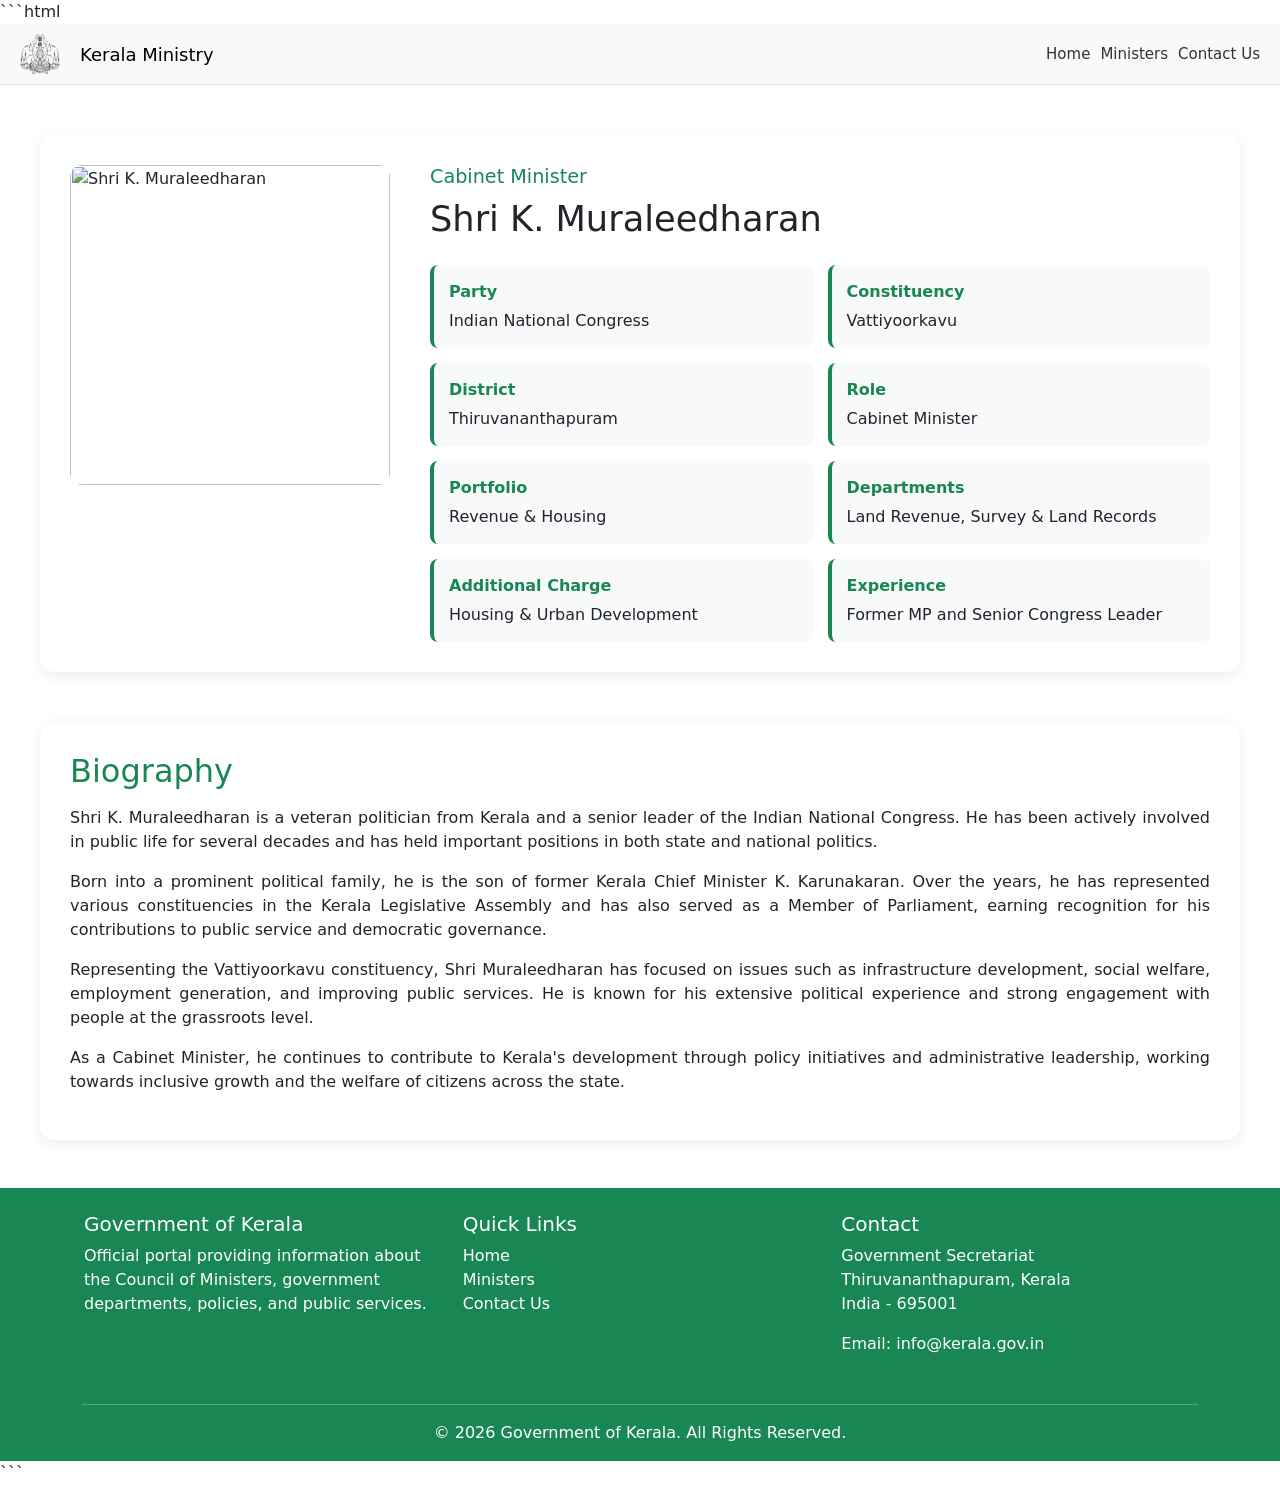
==== kmuraleedharan.html @ b5786547 "first commit" ====
```html
<!DOCTYPE html>
<html lang="en">
<head>
    <meta charset="UTF-8">
    <meta name="viewport" content="width=device-width, initial-scale=1.0">
    <title>K. Muraleedharan | Kerala Ministry</title>

    <link rel="stylesheet" href="style.css">

    <link href="https://cdn.jsdelivr.net/npm/bootstrap@5.3.8/dist/css/bootstrap.min.css"
          rel="stylesheet"
          integrity="sha384-sRIl4kxILFvY47J16cr9ZwB07vP4J8+LH7qKQnuqkuIAvNWLzeN8tE5YBujZqJLB"
          crossorigin="anonymous">
</head>

<body>

    <!-- Navbar -->
    <nav class="navbar-container">
        <div>
            <img src="govt-logo.png" alt="Kerala Logo" class="logo">
            <a href="#">Kerala Ministry</a>
        </div>

        <div class="nav-links">
            <a href="index.html">Home</a>
            <a href="ministers.html">Ministers</a>
            <a href="contact.html">Contact Us</a>
        </div>
    </nav>

    <!-- Minister Profile -->
    <section class="minister-section">

        <img src="http://www.niyamasabha.org/pics/16kla%20ministers%20pics/Muraleedharan.jpg"
             alt="Shri K. Muraleedharan">

        <div class="minister-details">

            <h2>Cabinet Minister</h2>
            <h1>Shri K. Muraleedharan</h1>

            <div class="info-grid">

                <div class="info-item">
                    <span class="label">Party</span>
                    <span>Indian National Congress</span>
                </div>

                <div class="info-item">
                    <span class="label">Constituency</span>
                    <span>Vattiyoorkavu</span>
                </div>

                <div class="info-item">
                    <span class="label">District</span>
                    <span>Thiruvananthapuram</span>
                </div>

                <div class="info-item">
                    <span class="label">Role</span>
                    <span>Cabinet Minister</span>
                </div>
                <div class="info-item">
                    <span class="label">Portfolio</span>
                    <span>Revenue & Housing</span>
                </div>

                <div class="info-item">
                    <span class="label">Departments</span>
                    <span>Land Revenue, Survey & Land Records</span>
                </div>

                <div class="info-item">
                    <span class="label">Additional Charge</span>
                    <span>Housing & Urban Development</span>
                </div>

                <div class="info-item">
                    <span class="label">Experience</span>
                    <span>Former MP and Senior Congress Leader</span>
                </div>

            </div>

        </div>

    </section>

    <!-- Biography -->
    <section class="biography">
        <h2>Biography</h2>

        <p>
            Shri K. Muraleedharan is a veteran politician from Kerala and a
            senior leader of the Indian National Congress. He has been actively
            involved in public life for several decades and has held important
            positions in both state and national politics.
        </p>

        <p>
            Born into a prominent political family, he is the son of former
            Kerala Chief Minister K. Karunakaran. Over the years, he has
            represented various constituencies in the Kerala Legislative
            Assembly and has also served as a Member of Parliament, earning
            recognition for his contributions to public service and democratic
            governance.
        </p>

        <p>
            Representing the Vattiyoorkavu constituency, Shri Muraleedharan has
            focused on issues such as infrastructure development, social welfare,
            employment generation, and improving public services. He is known
            for his extensive political experience and strong engagement with
            people at the grassroots level.
        </p>

        <p>
            As a Cabinet Minister, he continues to contribute to Kerala's
            development through policy initiatives and administrative leadership,
            working towards inclusive growth and the welfare of citizens across
            the state.
        </p>
    </section>

    <!-- Footer -->
    <footer class="bg-success text-white pt-4 pb-3 mt-5">
        <div class="container">

            <div class="row">

                <div class="col-md-4 mb-3">
                    <h5>Government of Kerala</h5>
                    <p>
                        Official portal providing information about the Council
                        of Ministers, government departments, policies, and
                        public services.
                    </p>
                </div>

                <div class="col-md-4 mb-3">
                    <h5>Quick Links</h5>
                    <ul class="list-unstyled">
                        <li><a href="index.html" class="text-white text-decoration-none">Home</a></li>
                        <li><a href="ministers.html" class="text-white text-decoration-none">Ministers</a></li>
                        <li><a href="contact.html" class="text-white text-decoration-none">Contact Us</a></li>
                    </ul>
                </div>

                <div class="col-md-4 mb-3">
                    <h5>Contact</h5>
                    <p>
                        Government Secretariat<br>
                        Thiruvananthapuram, Kerala<br>
                        India - 695001
                    </p>
                    <p>Email: info@kerala.gov.in</p>
                </div>

            </div>

            <hr class="border-light">

            <div class="text-center">
                <p class="mb-0">
                    © 2026 Government of Kerala. All Rights Reserved.
                </p>
            </div>

        </div>
    </footer>

    <script src="https://cdn.jsdelivr.net/npm/bootstrap@5.3.8/dist/js/bootstrap.bundle.min.js"
            integrity="sha384-FKyoEForCGlyvwx9Hj09JcYn3nv7wiPVlz7YYwJrWVcXK/BmnVDxM+D2scQbITxI"
            crossorigin="anonymous"></script>

</body>
</html>
```
---- style.css ----
body {
    background-color: #f5f6f8;
    font-family: 'Cormorant Garamond';
    font-size: 16px;
    font-weight: 400;
    line-height: 1.6;
    color: #1a1a1a;
    -webkit-font-smoothing: antialiased;
    -moz-osx-font-smoothing: grayscale;
}
 
/* ── Navbar ── */
.navbar-container {
    display: flex;
    justify-content: space-between;
    align-items: center;
    background-color: #f8f9fa;
    padding: 10px 20px;
    border-bottom: 1px solid #dee2e6;
}
 
.navbar-container div {
    display: flex;
    align-items: center;
    gap: 10px;
}
 
.navbar-container a {
    text-decoration: none;
    color: #000;
    font-size: 18px;
}
 
.nav-links {
    display: flex;
    gap: 20px;
}
 
.nav-links a {
    font-size: 15px;
    font-weight: 500;
    color: #333;
    transition: color 0.15s;
}
 
.nav-links a:hover {
    color: #1a5c38;
}
 
.logo {
    width: 40px;
    height: 40px;
    margin-right: 10px;
}
 
/* ── Page title ── */
.hero-text h1 {
    font-family: 'Cormorant Garamond';
    font-size: 1.8rem;
    font-weight: 700;
    padding: 28px 0 20px 24px;
    color: #ffffff;
}
 
/* ── Hero section (kept for index.html) ── */
.hero-section {
    position: relative;
}
 
.hero-section::before {
    content: "";
    position: absolute;
    inset: 0;
    background: rgba(0, 0, 0, 0.25);
    z-index: 1;
}
 
.ministers-grp-image {
    width: 100%;
    height: 667px;
    object-fit: cover;
}
 
.hero-text {
    position: absolute;
    top: 50%;
    left: 10%;
    transform: translateY(-50%);
    color: white;
    z-index: 2;
}
 
.hero-text h1 {
    font-size: 3rem;
    font-weight: bold;
    padding: 0;
}
 
.hero-text p {
    font-size: 1.3rem;
}
 
.icon img {
    width: 20px;
    height: 20px;
    margin-right: 10px;
}
 
.stats-section {
    padding: 40px 0;
}
 
/* ── Grid: 4 equal columns ── */
.container .row {
    display: flex;
    flex-wrap: wrap;
    align-items: stretch;
    justify-content: flex-start;
    margin: 0 -10px;
    gap: 0;
}
 
.container .row .col {
    flex: 0 0 25%;
    max-width: 25%;
    display: flex;
    padding: 10px;
}
 
/* ── Cards: uniform size ── */
.card {
    width: 100% !important;       /* overrides all inline style="width:..." */
    height: 100%;
    display: flex;
    text-align: left;
    flex-direction: column;
    border-radius: 10px;
    overflow: hidden;
    border: 1px solid #e2e6ea;
    box-shadow: 0 2px 8px rgba(0, 0, 0, 0.07);
    transition: transform 0.18s, box-shadow 0.18s;
}
 
.card:hover {
    transform: translateY(-4px);
    box-shadow: 0 8px 20px rgba(0, 0, 0, 0.12);
}
 
/* ── Uniform photo height ── */
.card-img-top {
    width: 100%;
    height: 220px;
    object-fit: cover;
    object-position: center top;
    flex-shrink: 0;
}
 
/* ── Card body: button pinned to bottom ── */
.card-body {
    display: flex;
    flex-direction: column;
    flex: 1;
    padding: 16px;
}
 
.card-title {
    font-family: 'Cormorant Garamond';
    font-size: 0.95rem;
    font-weight: 700;
    margin-bottom: 4px !important;
}
 
.card-subtitle {
    font-size: 0.8rem;
    margin-bottom: 12px !important;
}
 
.card-body hr {
    margin: 0 0 12px;
    border-color: #e2e6ea;
}
 
.card-body .card-text {
    font-size: 0.78rem;
    font-weight: 700;
    margin-bottom: 8px;
}
 
/* ── Portfolio list fills space; button stays at bottom ── */
.card-body ul {
    flex: 1;
    min-height: unset !important;   /* removes hardcoded min-height */
    margin-bottom: 0;
    font-size: 0.82rem !important;
}
 
.card-body ul li {
    padding: 2px 0;
    line-height: 1.45;
}
 
/* ── View Details button ── */
.card .btn-primary {
    margin-top: auto !important;
    background-color: #1a5c38;
    border-color: #1a5c38;
    font-size: 0.82rem;
    font-weight: 600;
    border-radius: 6px;
    padding: 8px 0;
    transition: background-color 0.2s;
}
 
.card .btn-primary:hover {
    background-color: #134429;
    border-color: #134429;
}

/*contact page*/
 .contact-section {
            padding: 60px 0;
        }

.contact-card {
    max-width: 700px;
    margin: auto;
}
.flexbox{
    display:flex;
}

.cm-section{
    min-height:100vh;
    background:linear-gradient(
        135deg,
        #0d4b2f 0%,
        #0b5d35 100%
    );
    color:white;
    padding:70px;
    justify-content:space-between;
    align-items:center;
    font-family:'Cormorant Garamond', serif;
}

.cm-hero{
    width:60%;
}

.cm-tag{
    display:inline-block;
    color:#d6b25e;
    letter-spacing:4px;
    font-size:14px;
    font-weight:600;
    margin-bottom:30px;
    position:relative;
}

.cm-tag::before{
    content:"";
    width:60px;
    height:2px;
    background:#d6b25e;
    display:inline-block;
    margin-right:15px;
    vertical-align:middle;
}

.cm-hero h1{
    font-size:5rem;
    font-weight:700;
    line-height:1;
    margin-bottom:10px;
}

.cm-hero h3{
    font-size:2rem;
    font-style:italic;
    color:#d6b25e;
    margin-bottom:50px;
    font-weight:400;
}

.info-grid{
    display:grid;
    grid-template-columns:repeat(2,1fr);
    gap:25px;
}

.info-card{
    background:rgba(255,255,255,0.08);
    backdrop-filter:blur(10px);
    border:1px solid rgba(255,255,255,0.12);
    padding:25px;
    border-radius:16px;
    transition:.3s;
}

.info-card:hover{
    transform:translateY(-5px);
    background:rgba(255,255,255,0.12);
}

.info-card span{
    display:block;
    color:#d6b25e;
    font-size:13px;
    letter-spacing:2px;
    margin-bottom:10px;
    font-family:sans-serif;
}

.info-card p{
    font-size:1.15rem;
    font-family:'Segoe UI',sans-serif;
    font-weight:500;
}

.cm-image{
    width:35%;
    display:flex;
    justify-content:center;
}

.image-frame{
    width:420px;
    height:420px;
    border-radius:50%;
    background:rgba(255,255,255,0.08);
    border:3px solid rgba(214,178,94,.4);
    display:flex;
    justify-content:center;
    align-items:center;
    box-shadow:
        0 0 40px rgba(214,178,94,.15);
}

.cm-image img{
    width:90%;
    height:90%;
    object-fit:cover;
    border-radius:50%;
}



.stat-box{
    padding:45px 20px;
    border-right:1px solid #ddd;
}


.stat-box h2{
    font-size:4rem;
    font-weight:700;
    color:#0f4b3a;
    margin-bottom:10px;
    line-height:1;
}

.stat-box p{
    font-family: "Cormorant Garamond";
    font-size:1.2rem;
    color:#4f5563;
    line-height:1.4;
    margin:0;
}
.stat-box:hover{
    background-color:#f3f4f6;
    border-radius:8px;
    transition:all 0.3s ease-in-out;
}

.minister-section {
    max-width: 1200px;
    margin: 50px auto;
    padding: 30px;
    background: white;
    border-radius: 15px;
    display: flex;
    gap: 40px;
    align-items: flex-start;
    box-shadow: 0 4px 15px rgba(0,0,0,0.08);
}

.minister-section img {
    width: 320px;
    border-radius: 12px;
    object-fit: cover;
}

.minister-details {
    flex: 1;
}

.minister-details h2 {
    color: #198754;
    font-size: 1.2rem;
    margin-bottom: 10px;
}

.minister-details h1 {
    margin-bottom: 25px;
    font-size: 2.2rem;
}

.info-grid {
    display: grid;
    grid-template-columns: repeat(2, 1fr);
    gap: 15px;
}

.info-item {
    background: #f8f9fa;
    padding: 15px;
    border-left: 4px solid #198754;
    border-radius: 8px;
}

.label {
    display: block;
    font-weight: bold;
    color: #198754;
    margin-bottom: 5px;
}

/* Biography */
.biography {
    max-width: 1200px;
    margin: 30px auto;
    padding: 30px;
    background: white;
    border-radius: 15px;
    box-shadow: 0 4px 15px rgba(0,0,0,0.08);
}

.biography h2 {
    color: #198754;
    margin-bottom: 15px;
}

.biography p {
    text-align: justify;
    font-size: 1rem;
}
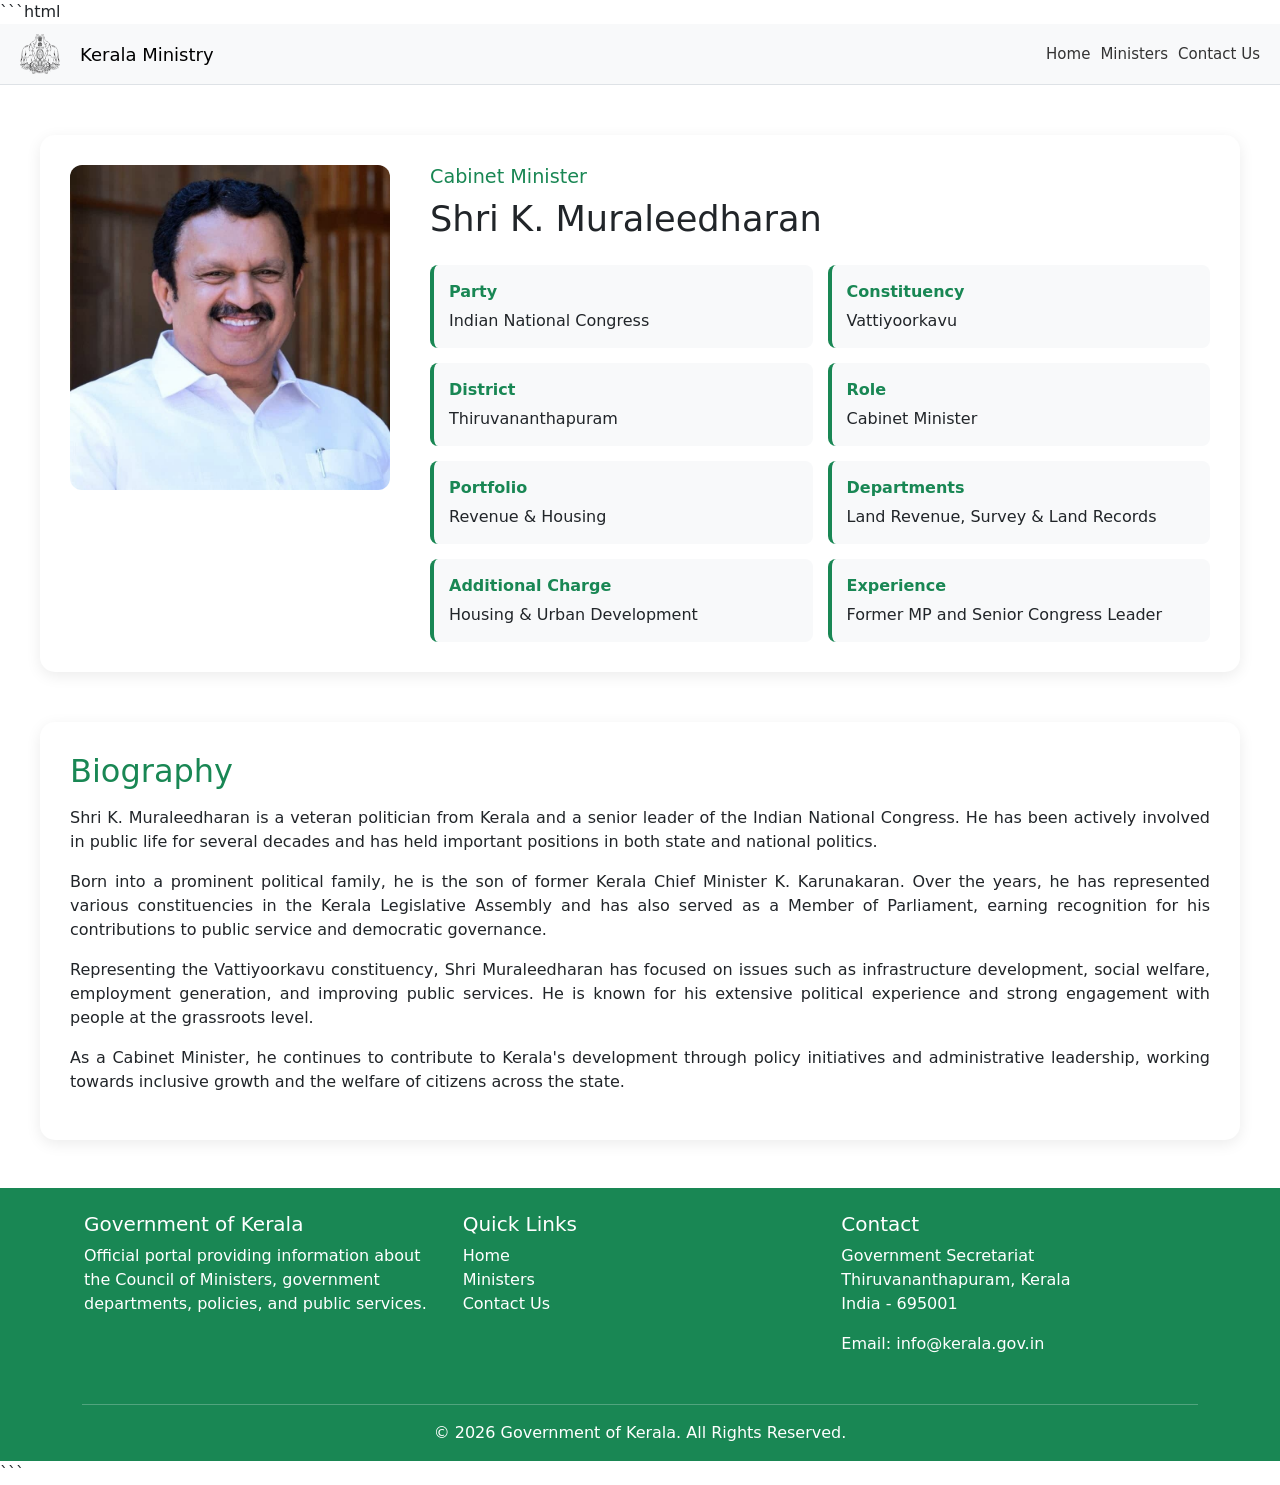
==== commit ea134285: "errors sorted" ====
--- a/kmuraleedharan.html
+++ b/kmuraleedharan.html
@@ -33,7 +33,7 @@
     <!-- Minister Profile -->
     <section class="minister-section">
 
-        <img src="http://www.niyamasabha.org/pics/16kla%20ministers%20pics/Muraleedharan.jpg"
+        <img src="Muraleedharan.jpg"
              alt="Shri K. Muraleedharan">
 
         <div class="minister-details">
--- a/style.css
+++ b/style.css
@@ -189,7 +189,7 @@
 /* ── Portfolio list fills space; button stays at bottom ── */
 .card-body ul {
     flex: 1;
-    min-height: unset !important;   /* removes hardcoded min-height */
+    min-height: unset !important;  
     margin-bottom: 0;
     font-size: 0.82rem !important;
 }
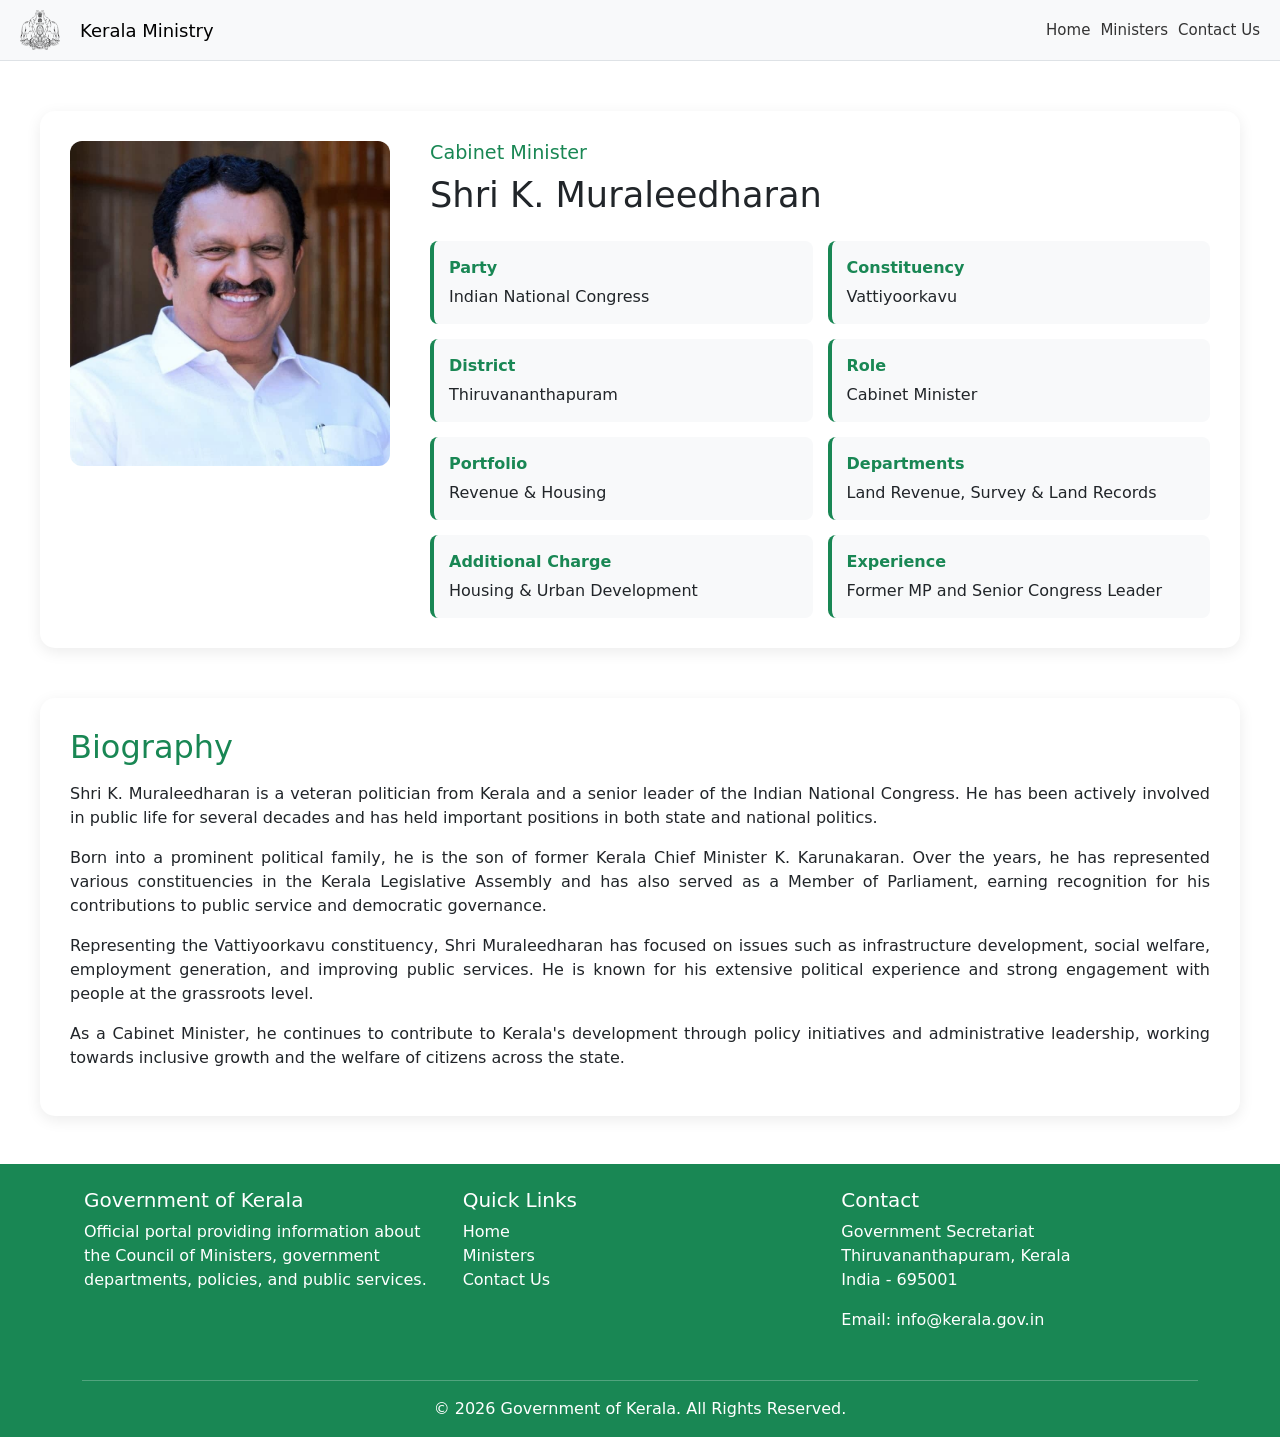
==== commit 4ee47a0a: "corrected the structure" ====
--- a/kmuraleedharan.html
+++ b/kmuraleedharan.html
@@ -1,4 +1,3 @@
-```html
 <!DOCTYPE html>
 <html lang="en">
 <head>
@@ -177,4 +176,3 @@
 
 </body>
 </html>
-```
